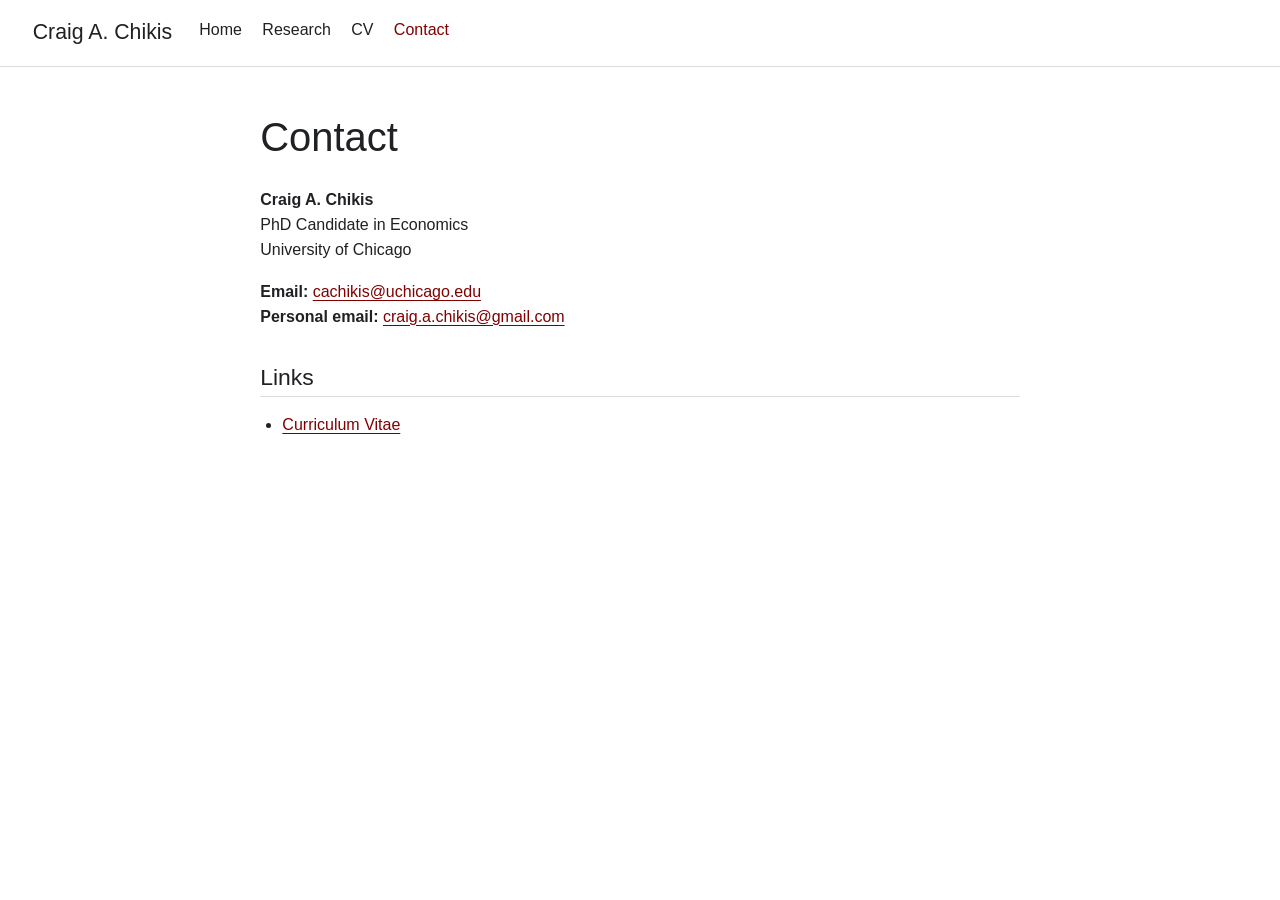
==== contact.html @ f78e7042 "Deploy website" ====
<!DOCTYPE html>
<html xmlns="http://www.w3.org/1999/xhtml" lang="en" xml:lang="en"><head>

<meta charset="utf-8">
<meta name="generator" content="quarto-1.8.25">

<meta name="viewport" content="width=device-width, initial-scale=1.0, user-scalable=yes">

<link rel="icon" type="image/png" href="assets/favicon.png">

<meta name="description" content="Contact information for Craig A. Chikis.">

<title>Contact – Craig A. Chikis</title>
<style>
code{white-space: pre-wrap;}
span.smallcaps{font-variant: small-caps;}
div.columns{display: flex; gap: min(4vw, 1.5em);}
div.column{flex: auto; overflow-x: auto;}
div.hanging-indent{margin-left: 1.5em; text-indent: -1.5em;}
ul.task-list{list-style: none;}
ul.task-list li input[type="checkbox"] {
  width: 0.8em;
  margin: 0 0.8em 0.2em -1em; /* quarto-specific, see https://github.com/quarto-dev/quarto-cli/issues/4556 */ 
  vertical-align: middle;
}
</style>


<script src="site_libs/quarto-nav/quarto-nav.js"></script>
<script src="site_libs/quarto-nav/headroom.min.js"></script>
<script src="site_libs/clipboard/clipboard.min.js"></script>
<script src="site_libs/quarto-html/quarto.js" type="module"></script>
<script src="site_libs/quarto-html/tabsets/tabsets.js" type="module"></script>
<script src="site_libs/quarto-html/axe/axe-check.js" type="module"></script>
<script src="site_libs/quarto-html/popper.min.js"></script>
<script src="site_libs/quarto-html/tippy.umd.min.js"></script>
<link href="site_libs/quarto-html/tippy.css" rel="stylesheet">
<link href="site_libs/quarto-html/quarto-syntax-highlighting-7b89279ff1a6dce999919e0e67d4d9ec.css" rel="stylesheet" id="quarto-text-highlighting-styles">
<script src="site_libs/bootstrap/bootstrap.min.js"></script>
<link href="site_libs/bootstrap/bootstrap-icons.css" rel="stylesheet">
<link href="site_libs/bootstrap/bootstrap-137df45cdbd3bf8e8ef0e90c83a6eb1d.min.css" rel="stylesheet" append-hash="true" id="quarto-bootstrap" data-mode="light">
<script id="quarto-search-options" type="application/json">{
  "language": {
    "search-no-results-text": "No results",
    "search-matching-documents-text": "matching documents",
    "search-copy-link-title": "Copy link to search",
    "search-hide-matches-text": "Hide additional matches",
    "search-more-match-text": "more match in this document",
    "search-more-matches-text": "more matches in this document",
    "search-clear-button-title": "Clear",
    "search-text-placeholder": "",
    "search-detached-cancel-button-title": "Cancel",
    "search-submit-button-title": "Submit",
    "search-label": "Search"
  }
}</script>
<style>html{ scroll-behavior: smooth; }</style>
<script defer="" src="./assets/analytics-events.js"></script>
<script defer="" src="https://cloud.umami.is/script.js" data-website-id="548ec39e-daf5-47dd-8edd-e6ff39dc5aec" data-domains="cachikis.github.io" data-do-not-track="true" data-exclude-search="true" data-exclude-hash="true"></script>


<link rel="stylesheet" href="styles.css">
<meta property="og:title" content="Contact – Craig A. Chikis">
<meta property="og:description" content="Contact information for Craig A. Chikis.">
<meta property="og:site_name" content="Craig A. Chikis">
<meta name="twitter:title" content="Contact – Craig A. Chikis">
<meta name="twitter:description" content="Contact information for Craig A. Chikis.">
<meta name="twitter:card" content="summary">
</head>

<body class="nav-fixed fullcontent quarto-light">

<div id="quarto-search-results"></div>
  <header id="quarto-header" class="headroom fixed-top">
    <nav class="navbar navbar-expand-lg " data-bs-theme="dark">
      <div class="navbar-container container-fluid">
      <div class="navbar-brand-container mx-auto">
    <a href="./index.html" class="navbar-brand navbar-brand-logo">
    </a>
    <a class="navbar-brand" href="./index.html">
    <span class="navbar-title">Craig A. Chikis</span>
    </a>
  </div>
          <button class="navbar-toggler" type="button" data-bs-toggle="collapse" data-bs-target="#navbarCollapse" aria-controls="navbarCollapse" role="menu" aria-expanded="false" aria-label="Toggle navigation" onclick="if (window.quartoToggleHeadroom) { window.quartoToggleHeadroom(); }">
  <span class="navbar-toggler-icon"></span>
</button>
          <div class="collapse navbar-collapse" id="navbarCollapse">
            <ul class="navbar-nav navbar-nav-scroll me-auto">
  <li class="nav-item">
    <a class="nav-link" href="./index.html"> 
<span class="menu-text">Home</span></a>
  </li>  
  <li class="nav-item">
    <a class="nav-link" href="./research.html"> 
<span class="menu-text">Research</span></a>
  </li>  
  <li class="nav-item">
    <a class="nav-link" href="./files/cv.pdf"> 
<span class="menu-text">CV</span></a>
  </li>  
  <li class="nav-item">
    <a class="nav-link active" href="./contact.html" aria-current="page"> 
<span class="menu-text">Contact</span></a>
  </li>  
</ul>
          </div> <!-- /navcollapse -->
            <div class="quarto-navbar-tools">
</div>
      </div> <!-- /container-fluid -->
    </nav>
</header>
<!-- content -->
<div id="quarto-content" class="quarto-container page-columns page-rows-contents page-layout-article page-navbar">
<!-- sidebar -->
<!-- margin-sidebar -->
    
<!-- main -->
<main class="content" id="quarto-document-content"><header id="title-block-header" class="quarto-title-block"><h1 class="title display-7">Contact</h1></header>

<header id="title-block-header">


</header>


<section id="contact" class="level1">
<h1>Contact</h1>
<p><strong>Craig A. Chikis</strong><br> PhD Candidate in Economics<br> University of Chicago</p>
<p><strong>Email:</strong> <a href="mailto:cachikis@uchicago.edu">cachikis@uchicago.edu</a><br> <strong>Personal email:</strong> <a href="mailto:craig.a.chikis@gmail.com">craig.a.chikis@gmail.com</a></p>
<section id="links" class="level2">
<h2 data-anchor-id="links">Links</h2>
<ul>
<li><a href="files/cv.pdf">Curriculum Vitae</a></li>
</ul>


</section>
</section>

</main> <!-- /main -->
<script id="quarto-html-after-body" type="application/javascript">
  window.document.addEventListener("DOMContentLoaded", function (event) {
    const isCodeAnnotation = (el) => {
      for (const clz of el.classList) {
        if (clz.startsWith('code-annotation-')) {                     
          return true;
        }
      }
      return false;
    }
    const onCopySuccess = function(e) {
      // button target
      const button = e.trigger;
      // don't keep focus
      button.blur();
      // flash "checked"
      button.classList.add('code-copy-button-checked');
      var currentTitle = button.getAttribute("title");
      button.setAttribute("title", "Copied!");
      let tooltip;
      if (window.bootstrap) {
        button.setAttribute("data-bs-toggle", "tooltip");
        button.setAttribute("data-bs-placement", "left");
        button.setAttribute("data-bs-title", "Copied!");
        tooltip = new bootstrap.Tooltip(button, 
          { trigger: "manual", 
            customClass: "code-copy-button-tooltip",
            offset: [0, -8]});
        tooltip.show();    
      }
      setTimeout(function() {
        if (tooltip) {
          tooltip.hide();
          button.removeAttribute("data-bs-title");
          button.removeAttribute("data-bs-toggle");
          button.removeAttribute("data-bs-placement");
        }
        button.setAttribute("title", currentTitle);
        button.classList.remove('code-copy-button-checked');
      }, 1000);
      // clear code selection
      e.clearSelection();
    }
    const getTextToCopy = function(trigger) {
      const outerScaffold = trigger.parentElement.cloneNode(true);
      const codeEl = outerScaffold.querySelector('code');
      for (const childEl of codeEl.children) {
        if (isCodeAnnotation(childEl)) {
          childEl.remove();
        }
      }
      return codeEl.innerText;
    }
    const clipboard = new window.ClipboardJS('.code-copy-button:not([data-in-quarto-modal])', {
      text: getTextToCopy
    });
    clipboard.on('success', onCopySuccess);
    if (window.document.getElementById('quarto-embedded-source-code-modal')) {
      const clipboardModal = new window.ClipboardJS('.code-copy-button[data-in-quarto-modal]', {
        text: getTextToCopy,
        container: window.document.getElementById('quarto-embedded-source-code-modal')
      });
      clipboardModal.on('success', onCopySuccess);
    }
      var localhostRegex = new RegExp(/^(?:http|https):\/\/localhost\:?[0-9]*\//);
      var mailtoRegex = new RegExp(/^mailto:/);
        var filterRegex = new RegExp("https:\/\/cachikis\.github\.io\/");
      var isInternal = (href) => {
          return filterRegex.test(href) || localhostRegex.test(href) || mailtoRegex.test(href);
      }
      // Inspect non-navigation links and adorn them if external
     var links = window.document.querySelectorAll('a[href]:not(.nav-link):not(.navbar-brand):not(.toc-action):not(.sidebar-link):not(.sidebar-item-toggle):not(.pagination-link):not(.no-external):not([aria-hidden]):not(.dropdown-item):not(.quarto-navigation-tool):not(.about-link)');
      for (var i=0; i<links.length; i++) {
        const link = links[i];
        if (!isInternal(link.href)) {
          // undo the damage that might have been done by quarto-nav.js in the case of
          // links that we want to consider external
          if (link.dataset.originalHref !== undefined) {
            link.href = link.dataset.originalHref;
          }
            // target, if specified
            link.setAttribute("target", "_blank");
            if (link.getAttribute("rel") === null) {
              link.setAttribute("rel", "noopener");
            }
        }
      }
    function tippyHover(el, contentFn, onTriggerFn, onUntriggerFn) {
      const config = {
        allowHTML: true,
        maxWidth: 500,
        delay: 100,
        arrow: false,
        appendTo: function(el) {
            return el.parentElement;
        },
        interactive: true,
        interactiveBorder: 10,
        theme: 'quarto',
        placement: 'bottom-start',
      };
      if (contentFn) {
        config.content = contentFn;
      }
      if (onTriggerFn) {
        config.onTrigger = onTriggerFn;
      }
      if (onUntriggerFn) {
        config.onUntrigger = onUntriggerFn;
      }
      window.tippy(el, config); 
    }
    const noterefs = window.document.querySelectorAll('a[role="doc-noteref"]');
    for (var i=0; i<noterefs.length; i++) {
      const ref = noterefs[i];
      tippyHover(ref, function() {
        // use id or data attribute instead here
        let href = ref.getAttribute('data-footnote-href') || ref.getAttribute('href');
        try { href = new URL(href).hash; } catch {}
        const id = href.replace(/^#\/?/, "");
        const note = window.document.getElementById(id);
        if (note) {
          return note.innerHTML;
        } else {
          return "";
        }
      });
    }
    const xrefs = window.document.querySelectorAll('a.quarto-xref');
    const processXRef = (id, note) => {
      // Strip column container classes
      const stripColumnClz = (el) => {
        el.classList.remove("page-full", "page-columns");
        if (el.children) {
          for (const child of el.children) {
            stripColumnClz(child);
          }
        }
      }
      stripColumnClz(note)
      if (id === null || id.startsWith('sec-')) {
        // Special case sections, only their first couple elements
        const container = document.createElement("div");
        if (note.children && note.children.length > 2) {
          container.appendChild(note.children[0].cloneNode(true));
          for (let i = 1; i < note.children.length; i++) {
            const child = note.children[i];
            if (child.tagName === "P" && child.innerText === "") {
              continue;
            } else {
              container.appendChild(child.cloneNode(true));
              break;
            }
          }
          if (window.Quarto?.typesetMath) {
            window.Quarto.typesetMath(container);
          }
          return container.innerHTML
        } else {
          if (window.Quarto?.typesetMath) {
            window.Quarto.typesetMath(note);
          }
          return note.innerHTML;
        }
      } else {
        // Remove any anchor links if they are present
        const anchorLink = note.querySelector('a.anchorjs-link');
        if (anchorLink) {
          anchorLink.remove();
        }
        if (window.Quarto?.typesetMath) {
          window.Quarto.typesetMath(note);
        }
        if (note.classList.contains("callout")) {
          return note.outerHTML;
        } else {
          return note.innerHTML;
        }
      }
    }
    for (var i=0; i<xrefs.length; i++) {
      const xref = xrefs[i];
      tippyHover(xref, undefined, function(instance) {
        instance.disable();
        let url = xref.getAttribute('href');
        let hash = undefined; 
        if (url.startsWith('#')) {
          hash = url;
        } else {
          try { hash = new URL(url).hash; } catch {}
        }
        if (hash) {
          const id = hash.replace(/^#\/?/, "");
          const note = window.document.getElementById(id);
          if (note !== null) {
            try {
              const html = processXRef(id, note.cloneNode(true));
              instance.setContent(html);
            } finally {
              instance.enable();
              instance.show();
            }
          } else {
            // See if we can fetch this
            fetch(url.split('#')[0])
            .then(res => res.text())
            .then(html => {
              const parser = new DOMParser();
              const htmlDoc = parser.parseFromString(html, "text/html");
              const note = htmlDoc.getElementById(id);
              if (note !== null) {
                const html = processXRef(id, note);
                instance.setContent(html);
              } 
            }).finally(() => {
              instance.enable();
              instance.show();
            });
          }
        } else {
          // See if we can fetch a full url (with no hash to target)
          // This is a special case and we should probably do some content thinning / targeting
          fetch(url)
          .then(res => res.text())
          .then(html => {
            const parser = new DOMParser();
            const htmlDoc = parser.parseFromString(html, "text/html");
            const note = htmlDoc.querySelector('main.content');
            if (note !== null) {
              // This should only happen for chapter cross references
              // (since there is no id in the URL)
              // remove the first header
              if (note.children.length > 0 && note.children[0].tagName === "HEADER") {
                note.children[0].remove();
              }
              const html = processXRef(null, note);
              instance.setContent(html);
            } 
          }).finally(() => {
            instance.enable();
            instance.show();
          });
        }
      }, function(instance) {
      });
    }
        let selectedAnnoteEl;
        const selectorForAnnotation = ( cell, annotation) => {
          let cellAttr = 'data-code-cell="' + cell + '"';
          let lineAttr = 'data-code-annotation="' +  annotation + '"';
          const selector = 'span[' + cellAttr + '][' + lineAttr + ']';
          return selector;
        }
        const selectCodeLines = (annoteEl) => {
          const doc = window.document;
          const targetCell = annoteEl.getAttribute("data-target-cell");
          const targetAnnotation = annoteEl.getAttribute("data-target-annotation");
          const annoteSpan = window.document.querySelector(selectorForAnnotation(targetCell, targetAnnotation));
          const lines = annoteSpan.getAttribute("data-code-lines").split(",");
          const lineIds = lines.map((line) => {
            return targetCell + "-" + line;
          })
          let top = null;
          let height = null;
          let parent = null;
          if (lineIds.length > 0) {
              //compute the position of the single el (top and bottom and make a div)
              const el = window.document.getElementById(lineIds[0]);
              top = el.offsetTop;
              height = el.offsetHeight;
              parent = el.parentElement.parentElement;
            if (lineIds.length > 1) {
              const lastEl = window.document.getElementById(lineIds[lineIds.length - 1]);
              const bottom = lastEl.offsetTop + lastEl.offsetHeight;
              height = bottom - top;
            }
            if (top !== null && height !== null && parent !== null) {
              // cook up a div (if necessary) and position it 
              let div = window.document.getElementById("code-annotation-line-highlight");
              if (div === null) {
                div = window.document.createElement("div");
                div.setAttribute("id", "code-annotation-line-highlight");
                div.style.position = 'absolute';
                parent.appendChild(div);
              }
              div.style.top = top - 2 + "px";
              div.style.height = height + 4 + "px";
              div.style.left = 0;
              let gutterDiv = window.document.getElementById("code-annotation-line-highlight-gutter");
              if (gutterDiv === null) {
                gutterDiv = window.document.createElement("div");
                gutterDiv.setAttribute("id", "code-annotation-line-highlight-gutter");
                gutterDiv.style.position = 'absolute';
                const codeCell = window.document.getElementById(targetCell);
                const gutter = codeCell.querySelector('.code-annotation-gutter');
                gutter.appendChild(gutterDiv);
              }
              gutterDiv.style.top = top - 2 + "px";
              gutterDiv.style.height = height + 4 + "px";
            }
            selectedAnnoteEl = annoteEl;
          }
        };
        const unselectCodeLines = () => {
          const elementsIds = ["code-annotation-line-highlight", "code-annotation-line-highlight-gutter"];
          elementsIds.forEach((elId) => {
            const div = window.document.getElementById(elId);
            if (div) {
              div.remove();
            }
          });
          selectedAnnoteEl = undefined;
        };
          // Handle positioning of the toggle
      window.addEventListener(
        "resize",
        throttle(() => {
          elRect = undefined;
          if (selectedAnnoteEl) {
            selectCodeLines(selectedAnnoteEl);
          }
        }, 10)
      );
      function throttle(fn, ms) {
      let throttle = false;
      let timer;
        return (...args) => {
          if(!throttle) { // first call gets through
              fn.apply(this, args);
              throttle = true;
          } else { // all the others get throttled
              if(timer) clearTimeout(timer); // cancel #2
              timer = setTimeout(() => {
                fn.apply(this, args);
                timer = throttle = false;
              }, ms);
          }
        };
      }
        // Attach click handler to the DT
        const annoteDls = window.document.querySelectorAll('dt[data-target-cell]');
        for (const annoteDlNode of annoteDls) {
          annoteDlNode.addEventListener('click', (event) => {
            const clickedEl = event.target;
            if (clickedEl !== selectedAnnoteEl) {
              unselectCodeLines();
              const activeEl = window.document.querySelector('dt[data-target-cell].code-annotation-active');
              if (activeEl) {
                activeEl.classList.remove('code-annotation-active');
              }
              selectCodeLines(clickedEl);
              clickedEl.classList.add('code-annotation-active');
            } else {
              // Unselect the line
              unselectCodeLines();
              clickedEl.classList.remove('code-annotation-active');
            }
          });
        }
    const findCites = (el) => {
      const parentEl = el.parentElement;
      if (parentEl) {
        const cites = parentEl.dataset.cites;
        if (cites) {
          return {
            el,
            cites: cites.split(' ')
          };
        } else {
          return findCites(el.parentElement)
        }
      } else {
        return undefined;
      }
    };
    var bibliorefs = window.document.querySelectorAll('a[role="doc-biblioref"]');
    for (var i=0; i<bibliorefs.length; i++) {
      const ref = bibliorefs[i];
      const citeInfo = findCites(ref);
      if (citeInfo) {
        tippyHover(citeInfo.el, function() {
          var popup = window.document.createElement('div');
          citeInfo.cites.forEach(function(cite) {
            var citeDiv = window.document.createElement('div');
            citeDiv.classList.add('hanging-indent');
            citeDiv.classList.add('csl-entry');
            var biblioDiv = window.document.getElementById('ref-' + cite);
            if (biblioDiv) {
              citeDiv.innerHTML = biblioDiv.innerHTML;
            }
            popup.appendChild(citeDiv);
          });
          return popup.innerHTML;
        });
      }
    }
  });
  </script>
</div> <!-- /content -->




<script src="site_libs/quarto-html/zenscroll-min.js"></script>
</body></html>
---- site_libs/quarto-html/tippy.css ----
.tippy-box[data-animation=fade][data-state=hidden]{opacity:0}[data-tippy-root]{max-width:calc(100vw - 10px)}.tippy-box{position:relative;background-color:#333;color:#fff;border-radius:4px;font-size:14px;line-height:1.4;white-space:normal;outline:0;transition-property:transform,visibility,opacity}.tippy-box[data-placement^=top]>.tippy-arrow{bottom:0}.tippy-box[data-placement^=top]>.tippy-arrow:before{bottom:-7px;left:0;border-width:8px 8px 0;border-top-color:initial;transform-origin:center top}.tippy-box[data-placement^=bottom]>.tippy-arrow{top:0}.tippy-box[data-placement^=bottom]>.tippy-arrow:before{top:-7px;left:0;border-width:0 8px 8px;border-bottom-color:initial;transform-origin:center bottom}.tippy-box[data-placement^=left]>.tippy-arrow{right:0}.tippy-box[data-placement^=left]>.tippy-arrow:before{border-width:8px 0 8px 8px;border-left-color:initial;right:-7px;transform-origin:center left}.tippy-box[data-placement^=right]>.tippy-arrow{left:0}.tippy-box[data-placement^=right]>.tippy-arrow:before{left:-7px;border-width:8px 8px 8px 0;border-right-color:initial;transform-origin:center right}.tippy-box[data-inertia][data-state=visible]{transition-timing-function:cubic-bezier(.54,1.5,.38,1.11)}.tippy-arrow{width:16px;height:16px;color:#333}.tippy-arrow:before{content:"";position:absolute;border-color:transparent;border-style:solid}.tippy-content{position:relative;padding:5px 9px;z-index:1}
---- site_libs/quarto-html/quarto-syntax-highlighting-7b89279ff1a6dce999919e0e67d4d9ec.css ----
/* quarto syntax highlight colors */
:root {
  --quarto-hl-ot-color: #003B4F;
  --quarto-hl-at-color: #657422;
  --quarto-hl-ss-color: #20794D;
  --quarto-hl-an-color: #5E5E5E;
  --quarto-hl-fu-color: #4758AB;
  --quarto-hl-st-color: #20794D;
  --quarto-hl-cf-color: #003B4F;
  --quarto-hl-op-color: #5E5E5E;
  --quarto-hl-er-color: #AD0000;
  --quarto-hl-bn-color: #AD0000;
  --quarto-hl-al-color: #AD0000;
  --quarto-hl-va-color: #111111;
  --quarto-hl-bu-color: inherit;
  --quarto-hl-ex-color: inherit;
  --quarto-hl-pp-color: #AD0000;
  --quarto-hl-in-color: #5E5E5E;
  --quarto-hl-vs-color: #20794D;
  --quarto-hl-wa-color: #5E5E5E;
  --quarto-hl-do-color: #5E5E5E;
  --quarto-hl-im-color: #00769E;
  --quarto-hl-ch-color: #20794D;
  --quarto-hl-dt-color: #AD0000;
  --quarto-hl-fl-color: #AD0000;
  --quarto-hl-co-color: #5E5E5E;
  --quarto-hl-cv-color: #5E5E5E;
  --quarto-hl-cn-color: #8f5902;
  --quarto-hl-sc-color: #5E5E5E;
  --quarto-hl-dv-color: #AD0000;
  --quarto-hl-kw-color: #003B4F;
}

/* other quarto variables */
:root {
  --quarto-font-monospace: SFMono-Regular, Menlo, Monaco, Consolas, "Liberation Mono", "Courier New", monospace;
}

/* syntax highlight based on Pandoc's rules */
pre > code.sourceCode > span {
  color: #003B4F;
}

code.sourceCode > span {
  color: #003B4F;
}

div.sourceCode,
div.sourceCode pre.sourceCode {
  color: #003B4F;
}

/* Normal */
code span {
  color: #003B4F;
}

/* Alert */
code span.al {
  color: #AD0000;
  font-style: inherit;
}

/* Annotation */
code span.an {
  color: #5E5E5E;
  font-style: inherit;
}

/* Attribute */
code span.at {
  color: #657422;
  font-style: inherit;
}

/* BaseN */
code span.bn {
  color: #AD0000;
  font-style: inherit;
}

/* BuiltIn */
code span.bu {
  font-style: inherit;
}

/* ControlFlow */
code span.cf {
  color: #003B4F;
  font-weight: bold;
  font-style: inherit;
}

/* Char */
code span.ch {
  color: #20794D;
  font-style: inherit;
}

/* Constant */
code span.cn {
  color: #8f5902;
  font-style: inherit;
}

/* Comment */
code span.co {
  color: #5E5E5E;
  font-style: inherit;
}

/* CommentVar */
code span.cv {
  color: #5E5E5E;
  font-style: italic;
}

/* Documentation */
code span.do {
  color: #5E5E5E;
  font-style: italic;
}

/* DataType */
code span.dt {
  color: #AD0000;
  font-style: inherit;
}

/* DecVal */
code span.dv {
  color: #AD0000;
  font-style: inherit;
}

/* Error */
code span.er {
  color: #AD0000;
  font-style: inherit;
}

/* Extension */
code span.ex {
  font-style: inherit;
}

/* Float */
code span.fl {
  color: #AD0000;
  font-style: inherit;
}

/* Function */
code span.fu {
  color: #4758AB;
  font-style: inherit;
}

/* Import */
code span.im {
  color: #00769E;
  font-style: inherit;
}

/* Information */
code span.in {
  color: #5E5E5E;
  font-style: inherit;
}

/* Keyword */
code span.kw {
  color: #003B4F;
  font-weight: bold;
  font-style: inherit;
}

/* Operator */
code span.op {
  color: #5E5E5E;
  font-style: inherit;
}

/* Other */
code span.ot {
  color: #003B4F;
  font-style: inherit;
}

/* Preprocessor */
code span.pp {
  color: #AD0000;
  font-style: inherit;
}

/* SpecialChar */
code span.sc {
  color: #5E5E5E;
  font-style: inherit;
}

/* SpecialString */
code span.ss {
  color: #20794D;
  font-style: inherit;
}

/* String */
code span.st {
  color: #20794D;
  font-style: inherit;
}

/* Variable */
code span.va {
  color: #111111;
  font-style: inherit;
}

/* VerbatimString */
code span.vs {
  color: #20794D;
  font-style: inherit;
}

/* Warning */
code span.wa {
  color: #5E5E5E;
  font-style: italic;
}

.prevent-inlining {
  content: "</";
}

/*# sourceMappingURL=3944bc705cfaf4c80e56f77c5205168a.css.map */
---- styles.css ----
:root {
  --accent: #800000;
  --text: #202124;
  --muted: #5f6368;
  --border: #dadce0;
}

body {
  background: #ffffff;
  color: var(--text);
  font-family: Arial, Helvetica, sans-serif;
  font-size: 16px;
  line-height: 1.55;
}

a {
  color: var(--accent);
  text-decoration: underline;
}

a:hover {
  color: #5f0000;
}

.navbar {
  background: #ffffff;
  border-bottom: 1px solid var(--border);
  box-shadow: none;
}

.navbar-title {
  color: var(--text);
  font-weight: 400;
}

.navbar-nav .nav-link {
  color: var(--text);
  font-weight: 400;
}

.navbar-nav .nav-link.active,
.navbar-nav .nav-link:hover {
  color: var(--accent);
}

.quarto-title-block {
  display: none;
}

main.content {
  max-width: 920px;
  padding: 2rem 1.25rem 3rem;
}

h1,
h2,
h3 {
  color: var(--text);
  font-weight: 400;
  letter-spacing: 0;
  line-height: 1.25;
}

h1 {
  font-size: 2.35rem;
  margin: 0 0 1.5rem;
}

h2 {
  border-bottom: 1px solid var(--border);
  font-size: 1.35rem;
  margin: 2rem 0 0.9rem;
  padding-bottom: 0.25rem;
}

h3 {
  font-size: 1.05rem;
  font-weight: 700;
  margin: 1.3rem 0 0.35rem;
}

p {
  margin-bottom: 1rem;
}

ul {
  padding-left: 1.3rem;
}

li {
  margin-bottom: 0.35rem;
}

section#research.level1 section.level3 {
  background: #fafafa;
  border: 1px solid var(--border);
  border-left: 3px solid var(--accent);
  border-radius: 4px;
  margin: 1rem 0;
  padding: 1rem 1.15rem;
}

section#research.level1 section.level3 > h3:first-child {
  margin-top: 0;
}

section#research.level1 section.level3 > :last-child {
  margin-bottom: 0;
}

.home-intro {
  align-items: start;
  display: grid;
  gap: 2.25rem;
  grid-template-columns: minmax(0, 1fr) 260px;
  margin-bottom: 2rem;
}

.home-text {
  min-width: 0;
}

.home-photo {
  margin: 0;
}

.headshot {
  aspect-ratio: 4 / 5;
  border-radius: 4px;
  display: block;
  object-fit: cover;
  width: 100%;
}

.page-footer {
  color: var(--muted);
  font-size: 0.9rem;
}

.nav-footer {
  border-top: 1px solid var(--border);
}

@media (max-width: 700px) {
  main.content {
    padding-top: 1.5rem;
  }

  h1 {
    font-size: 2rem;
  }

  .home-intro {
    grid-template-columns: 1fr;
  }

  .home-photo,
  .headshot {
    max-width: 240px;
  }
}
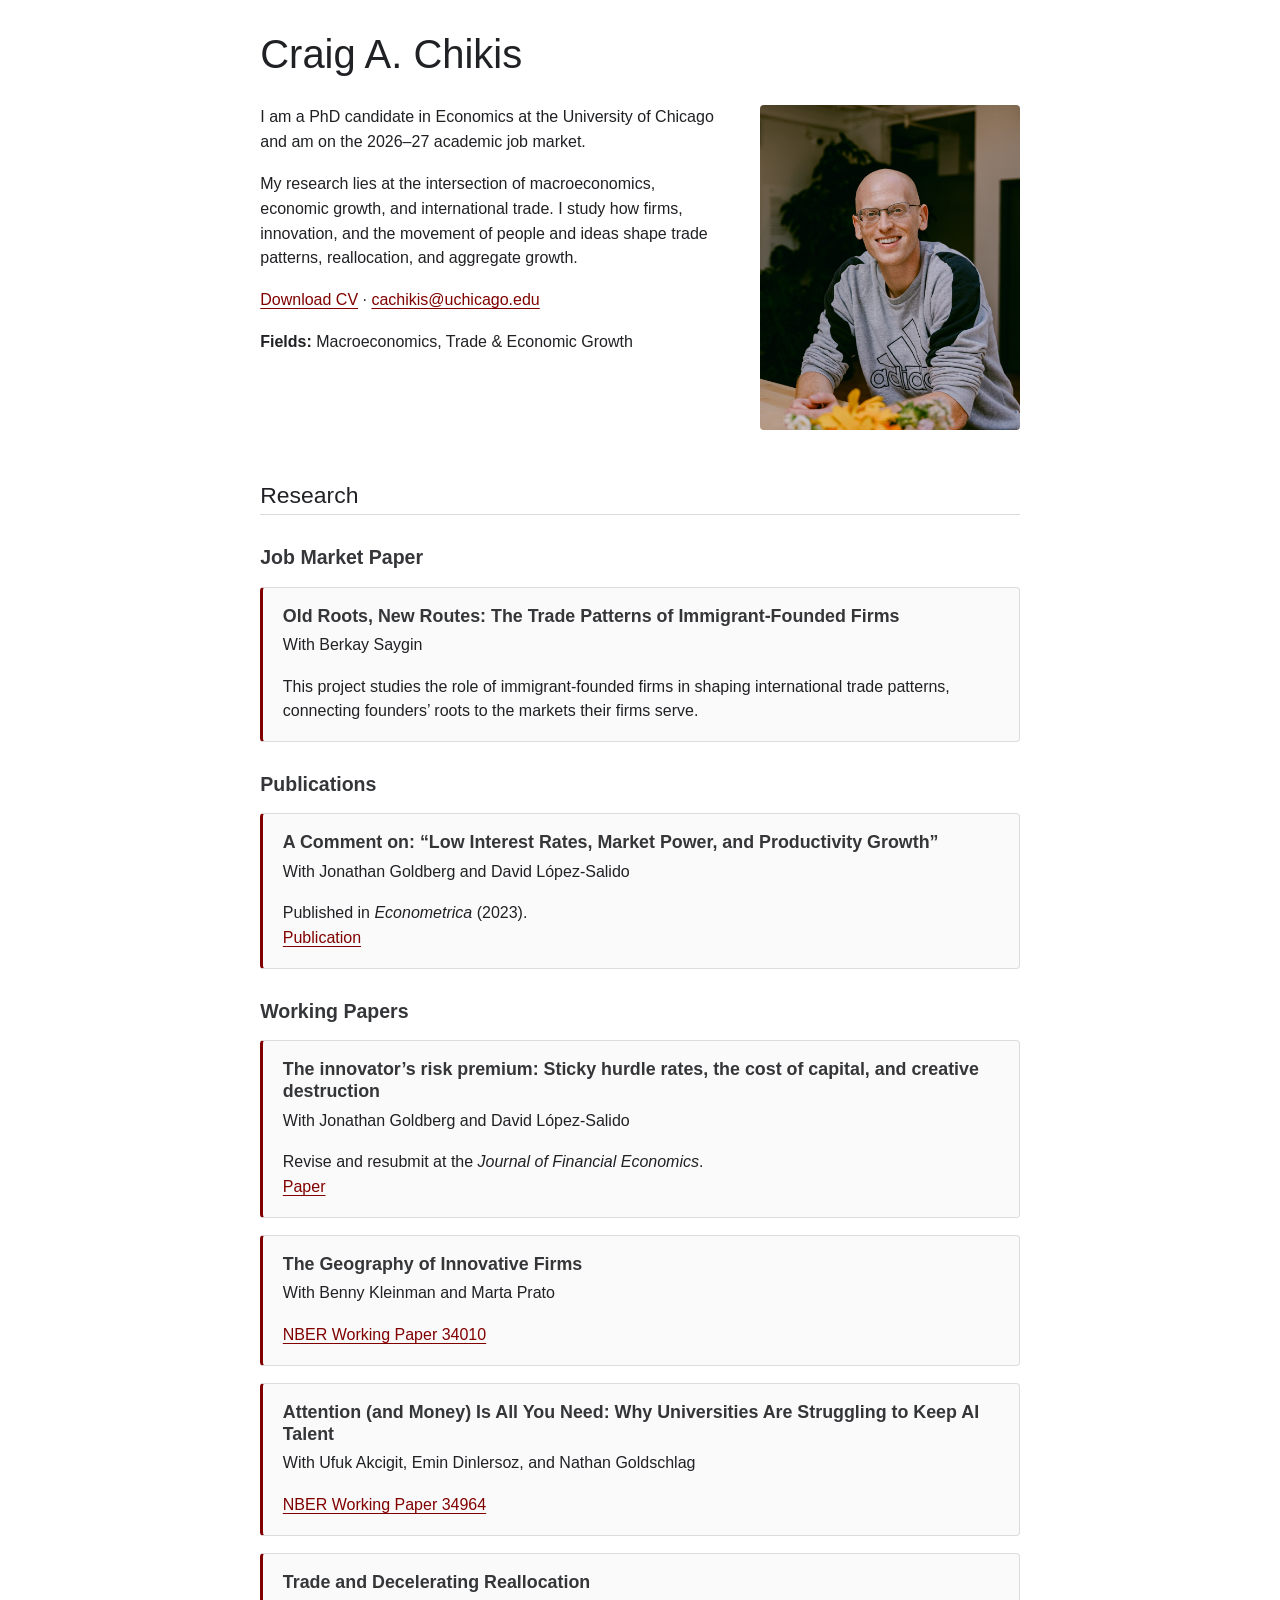
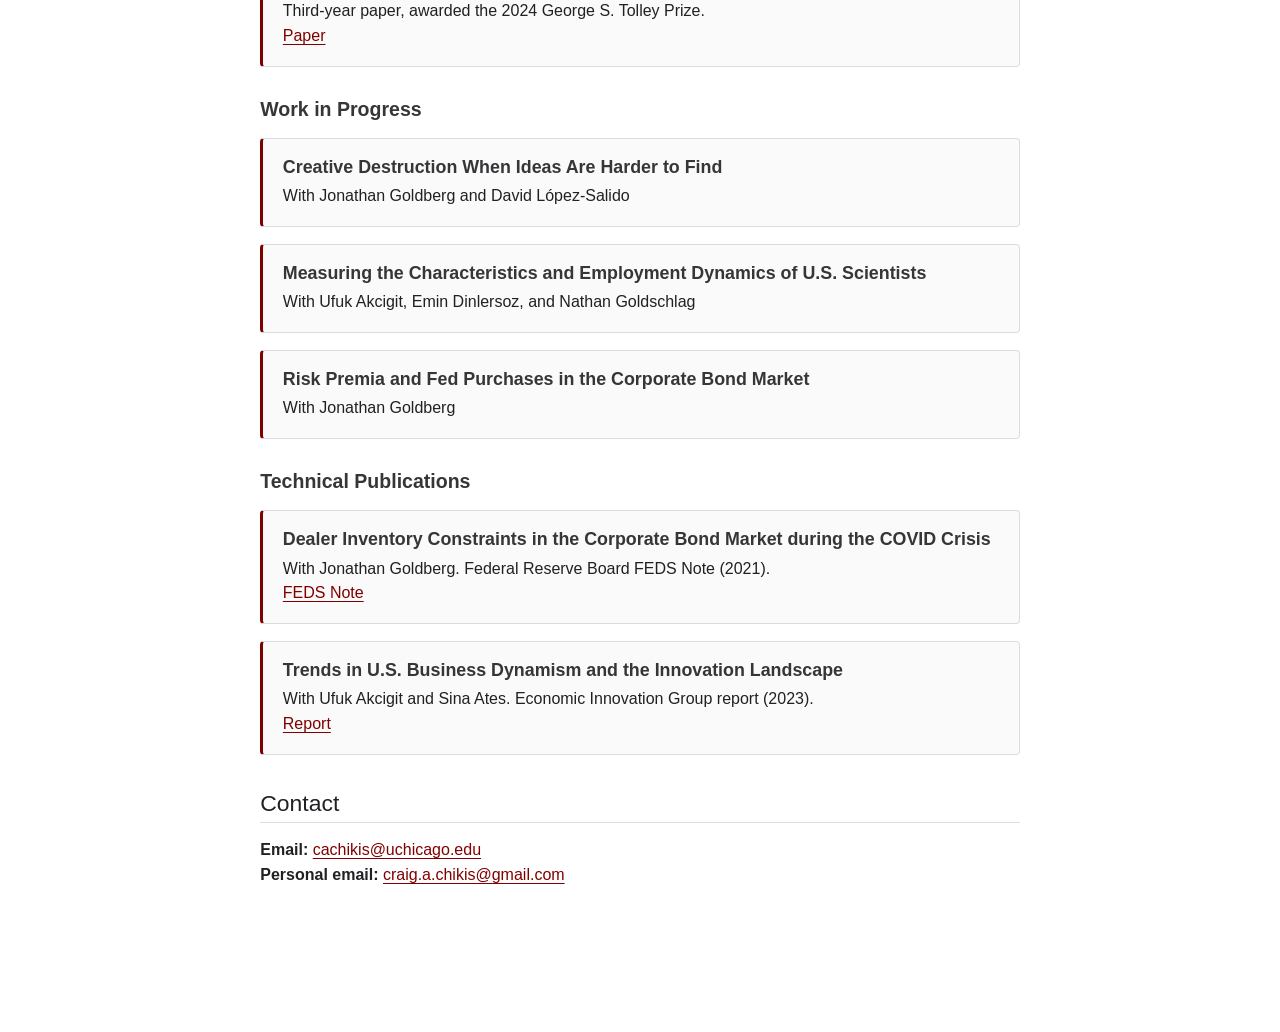
==== commit 2f4d63c3: "Deploy website" ====
--- a/contact.html
+++ b/contact.html
@@ -1,545 +1,17 @@
-<!DOCTYPE html>
-<html xmlns="http://www.w3.org/1999/xhtml" lang="en" xml:lang="en"><head>
-
-<meta charset="utf-8">
-<meta name="generator" content="quarto-1.8.25">
-
-<meta name="viewport" content="width=device-width, initial-scale=1.0, user-scalable=yes">
-
-<link rel="icon" type="image/png" href="assets/favicon.png">
-
-<meta name="description" content="Contact information for Craig A. Chikis.">
-
-<title>Contact – Craig A. Chikis</title>
-<style>
-code{white-space: pre-wrap;}
-span.smallcaps{font-variant: small-caps;}
-div.columns{display: flex; gap: min(4vw, 1.5em);}
-div.column{flex: auto; overflow-x: auto;}
-div.hanging-indent{margin-left: 1.5em; text-indent: -1.5em;}
-ul.task-list{list-style: none;}
-ul.task-list li input[type="checkbox"] {
-  width: 0.8em;
-  margin: 0 0.8em 0.2em -1em; /* quarto-specific, see https://github.com/quarto-dev/quarto-cli/issues/4556 */ 
-  vertical-align: middle;
-}
-</style>
-
-
-<script src="site_libs/quarto-nav/quarto-nav.js"></script>
-<script src="site_libs/quarto-nav/headroom.min.js"></script>
-<script src="site_libs/clipboard/clipboard.min.js"></script>
-<script src="site_libs/quarto-html/quarto.js" type="module"></script>
-<script src="site_libs/quarto-html/tabsets/tabsets.js" type="module"></script>
-<script src="site_libs/quarto-html/axe/axe-check.js" type="module"></script>
-<script src="site_libs/quarto-html/popper.min.js"></script>
-<script src="site_libs/quarto-html/tippy.umd.min.js"></script>
-<link href="site_libs/quarto-html/tippy.css" rel="stylesheet">
-<link href="site_libs/quarto-html/quarto-syntax-highlighting-7b89279ff1a6dce999919e0e67d4d9ec.css" rel="stylesheet" id="quarto-text-highlighting-styles">
-<script src="site_libs/bootstrap/bootstrap.min.js"></script>
-<link href="site_libs/bootstrap/bootstrap-icons.css" rel="stylesheet">
-<link href="site_libs/bootstrap/bootstrap-137df45cdbd3bf8e8ef0e90c83a6eb1d.min.css" rel="stylesheet" append-hash="true" id="quarto-bootstrap" data-mode="light">
-<script id="quarto-search-options" type="application/json">{
-  "language": {
-    "search-no-results-text": "No results",
-    "search-matching-documents-text": "matching documents",
-    "search-copy-link-title": "Copy link to search",
-    "search-hide-matches-text": "Hide additional matches",
-    "search-more-match-text": "more match in this document",
-    "search-more-matches-text": "more matches in this document",
-    "search-clear-button-title": "Clear",
-    "search-text-placeholder": "",
-    "search-detached-cancel-button-title": "Cancel",
-    "search-submit-button-title": "Submit",
-    "search-label": "Search"
-  }
-}</script>
-<style>html{ scroll-behavior: smooth; }</style>
-<script defer="" src="./assets/analytics-events.js"></script>
-<script defer="" src="https://cloud.umami.is/script.js" data-website-id="548ec39e-daf5-47dd-8edd-e6ff39dc5aec" data-domains="cachikis.github.io" data-do-not-track="true" data-exclude-search="true" data-exclude-hash="true"></script>
-
-
-<link rel="stylesheet" href="styles.css">
-<meta property="og:title" content="Contact – Craig A. Chikis">
-<meta property="og:description" content="Contact information for Craig A. Chikis.">
-<meta property="og:site_name" content="Craig A. Chikis">
-<meta name="twitter:title" content="Contact – Craig A. Chikis">
-<meta name="twitter:description" content="Contact information for Craig A. Chikis.">
-<meta name="twitter:card" content="summary">
+<!doctype html>
+<html lang="en">
+<head>
+  <meta charset="utf-8">
+  <meta name="viewport" content="width=device-width, initial-scale=1">
+  <title>Contact — Craig A. Chikis</title>
+  <link rel="canonical" href="https://cachikis.github.io/">
+  <meta name="robots" content="noindex, follow">
+  <script>
+    window.location.replace("./" + window.location.search + "#contact");
+  </script>
+  <noscript><meta http-equiv="refresh" content="0; url=./#contact"></noscript>
 </head>
-
-<body class="nav-fixed fullcontent quarto-light">
-
-<div id="quarto-search-results"></div>
-  <header id="quarto-header" class="headroom fixed-top">
-    <nav class="navbar navbar-expand-lg " data-bs-theme="dark">
-      <div class="navbar-container container-fluid">
-      <div class="navbar-brand-container mx-auto">
-    <a href="./index.html" class="navbar-brand navbar-brand-logo">
-    </a>
-    <a class="navbar-brand" href="./index.html">
-    <span class="navbar-title">Craig A. Chikis</span>
-    </a>
-  </div>
-          <button class="navbar-toggler" type="button" data-bs-toggle="collapse" data-bs-target="#navbarCollapse" aria-controls="navbarCollapse" role="menu" aria-expanded="false" aria-label="Toggle navigation" onclick="if (window.quartoToggleHeadroom) { window.quartoToggleHeadroom(); }">
-  <span class="navbar-toggler-icon"></span>
-</button>
-          <div class="collapse navbar-collapse" id="navbarCollapse">
-            <ul class="navbar-nav navbar-nav-scroll me-auto">
-  <li class="nav-item">
-    <a class="nav-link" href="./index.html"> 
-<span class="menu-text">Home</span></a>
-  </li>  
-  <li class="nav-item">
-    <a class="nav-link" href="./research.html"> 
-<span class="menu-text">Research</span></a>
-  </li>  
-  <li class="nav-item">
-    <a class="nav-link" href="./files/cv.pdf"> 
-<span class="menu-text">CV</span></a>
-  </li>  
-  <li class="nav-item">
-    <a class="nav-link active" href="./contact.html" aria-current="page"> 
-<span class="menu-text">Contact</span></a>
-  </li>  
-</ul>
-          </div> <!-- /navcollapse -->
-            <div class="quarto-navbar-tools">
-</div>
-      </div> <!-- /container-fluid -->
-    </nav>
-</header>
-<!-- content -->
-<div id="quarto-content" class="quarto-container page-columns page-rows-contents page-layout-article page-navbar">
-<!-- sidebar -->
-<!-- margin-sidebar -->
-    
-<!-- main -->
-<main class="content" id="quarto-document-content"><header id="title-block-header" class="quarto-title-block"><h1 class="title display-7">Contact</h1></header>
-
-<header id="title-block-header">
-
-
-</header>
-
-
-<section id="contact" class="level1">
-<h1>Contact</h1>
-<p><strong>Craig A. Chikis</strong><br> PhD Candidate in Economics<br> University of Chicago</p>
-<p><strong>Email:</strong> <a href="mailto:cachikis@uchicago.edu">cachikis@uchicago.edu</a><br> <strong>Personal email:</strong> <a href="mailto:craig.a.chikis@gmail.com">craig.a.chikis@gmail.com</a></p>
-<section id="links" class="level2">
-<h2 data-anchor-id="links">Links</h2>
-<ul>
-<li><a href="files/cv.pdf">Curriculum Vitae</a></li>
-</ul>
-
-
-</section>
-</section>
-
-</main> <!-- /main -->
-<script id="quarto-html-after-body" type="application/javascript">
-  window.document.addEventListener("DOMContentLoaded", function (event) {
-    const isCodeAnnotation = (el) => {
-      for (const clz of el.classList) {
-        if (clz.startsWith('code-annotation-')) {                     
-          return true;
-        }
-      }
-      return false;
-    }
-    const onCopySuccess = function(e) {
-      // button target
-      const button = e.trigger;
-      // don't keep focus
-      button.blur();
-      // flash "checked"
-      button.classList.add('code-copy-button-checked');
-      var currentTitle = button.getAttribute("title");
-      button.setAttribute("title", "Copied!");
-      let tooltip;
-      if (window.bootstrap) {
-        button.setAttribute("data-bs-toggle", "tooltip");
-        button.setAttribute("data-bs-placement", "left");
-        button.setAttribute("data-bs-title", "Copied!");
-        tooltip = new bootstrap.Tooltip(button, 
-          { trigger: "manual", 
-            customClass: "code-copy-button-tooltip",
-            offset: [0, -8]});
-        tooltip.show();    
-      }
-      setTimeout(function() {
-        if (tooltip) {
-          tooltip.hide();
-          button.removeAttribute("data-bs-title");
-          button.removeAttribute("data-bs-toggle");
-          button.removeAttribute("data-bs-placement");
-        }
-        button.setAttribute("title", currentTitle);
-        button.classList.remove('code-copy-button-checked');
-      }, 1000);
-      // clear code selection
-      e.clearSelection();
-    }
-    const getTextToCopy = function(trigger) {
-      const outerScaffold = trigger.parentElement.cloneNode(true);
-      const codeEl = outerScaffold.querySelector('code');
-      for (const childEl of codeEl.children) {
-        if (isCodeAnnotation(childEl)) {
-          childEl.remove();
-        }
-      }
-      return codeEl.innerText;
-    }
-    const clipboard = new window.ClipboardJS('.code-copy-button:not([data-in-quarto-modal])', {
-      text: getTextToCopy
-    });
-    clipboard.on('success', onCopySuccess);
-    if (window.document.getElementById('quarto-embedded-source-code-modal')) {
-      const clipboardModal = new window.ClipboardJS('.code-copy-button[data-in-quarto-modal]', {
-        text: getTextToCopy,
-        container: window.document.getElementById('quarto-embedded-source-code-modal')
-      });
-      clipboardModal.on('success', onCopySuccess);
-    }
-      var localhostRegex = new RegExp(/^(?:http|https):\/\/localhost\:?[0-9]*\//);
-      var mailtoRegex = new RegExp(/^mailto:/);
-        var filterRegex = new RegExp("https:\/\/cachikis\.github\.io\/");
-      var isInternal = (href) => {
-          return filterRegex.test(href) || localhostRegex.test(href) || mailtoRegex.test(href);
-      }
-      // Inspect non-navigation links and adorn them if external
-     var links = window.document.querySelectorAll('a[href]:not(.nav-link):not(.navbar-brand):not(.toc-action):not(.sidebar-link):not(.sidebar-item-toggle):not(.pagination-link):not(.no-external):not([aria-hidden]):not(.dropdown-item):not(.quarto-navigation-tool):not(.about-link)');
-      for (var i=0; i<links.length; i++) {
-        const link = links[i];
-        if (!isInternal(link.href)) {
-          // undo the damage that might have been done by quarto-nav.js in the case of
-          // links that we want to consider external
-          if (link.dataset.originalHref !== undefined) {
-            link.href = link.dataset.originalHref;
-          }
-            // target, if specified
-            link.setAttribute("target", "_blank");
-            if (link.getAttribute("rel") === null) {
-              link.setAttribute("rel", "noopener");
-            }
-        }
-      }
-    function tippyHover(el, contentFn, onTriggerFn, onUntriggerFn) {
-      const config = {
-        allowHTML: true,
-        maxWidth: 500,
-        delay: 100,
-        arrow: false,
-        appendTo: function(el) {
-            return el.parentElement;
-        },
-        interactive: true,
-        interactiveBorder: 10,
-        theme: 'quarto',
-        placement: 'bottom-start',
-      };
-      if (contentFn) {
-        config.content = contentFn;
-      }
-      if (onTriggerFn) {
-        config.onTrigger = onTriggerFn;
-      }
-      if (onUntriggerFn) {
-        config.onUntrigger = onUntriggerFn;
-      }
-      window.tippy(el, config); 
-    }
-    const noterefs = window.document.querySelectorAll('a[role="doc-noteref"]');
-    for (var i=0; i<noterefs.length; i++) {
-      const ref = noterefs[i];
-      tippyHover(ref, function() {
-        // use id or data attribute instead here
-        let href = ref.getAttribute('data-footnote-href') || ref.getAttribute('href');
-        try { href = new URL(href).hash; } catch {}
-        const id = href.replace(/^#\/?/, "");
-        const note = window.document.getElementById(id);
-        if (note) {
-          return note.innerHTML;
-        } else {
-          return "";
-        }
-      });
-    }
-    const xrefs = window.document.querySelectorAll('a.quarto-xref');
-    const processXRef = (id, note) => {
-      // Strip column container classes
-      const stripColumnClz = (el) => {
-        el.classList.remove("page-full", "page-columns");
-        if (el.children) {
-          for (const child of el.children) {
-            stripColumnClz(child);
-          }
-        }
-      }
-      stripColumnClz(note)
-      if (id === null || id.startsWith('sec-')) {
-        // Special case sections, only their first couple elements
-        const container = document.createElement("div");
-        if (note.children && note.children.length > 2) {
-          container.appendChild(note.children[0].cloneNode(true));
-          for (let i = 1; i < note.children.length; i++) {
-            const child = note.children[i];
-            if (child.tagName === "P" && child.innerText === "") {
-              continue;
-            } else {
-              container.appendChild(child.cloneNode(true));
-              break;
-            }
-          }
-          if (window.Quarto?.typesetMath) {
-            window.Quarto.typesetMath(container);
-          }
-          return container.innerHTML
-        } else {
-          if (window.Quarto?.typesetMath) {
-            window.Quarto.typesetMath(note);
-          }
-          return note.innerHTML;
-        }
-      } else {
-        // Remove any anchor links if they are present
-        const anchorLink = note.querySelector('a.anchorjs-link');
-        if (anchorLink) {
-          anchorLink.remove();
-        }
-        if (window.Quarto?.typesetMath) {
-          window.Quarto.typesetMath(note);
-        }
-        if (note.classList.contains("callout")) {
-          return note.outerHTML;
-        } else {
-          return note.innerHTML;
-        }
-      }
-    }
-    for (var i=0; i<xrefs.length; i++) {
-      const xref = xrefs[i];
-      tippyHover(xref, undefined, function(instance) {
-        instance.disable();
-        let url = xref.getAttribute('href');
-        let hash = undefined; 
-        if (url.startsWith('#')) {
-          hash = url;
-        } else {
-          try { hash = new URL(url).hash; } catch {}
-        }
-        if (hash) {
-          const id = hash.replace(/^#\/?/, "");
-          const note = window.document.getElementById(id);
-          if (note !== null) {
-            try {
-              const html = processXRef(id, note.cloneNode(true));
-              instance.setContent(html);
-            } finally {
-              instance.enable();
-              instance.show();
-            }
-          } else {
-            // See if we can fetch this
-            fetch(url.split('#')[0])
-            .then(res => res.text())
-            .then(html => {
-              const parser = new DOMParser();
-              const htmlDoc = parser.parseFromString(html, "text/html");
-              const note = htmlDoc.getElementById(id);
-              if (note !== null) {
-                const html = processXRef(id, note);
-                instance.setContent(html);
-              } 
-            }).finally(() => {
-              instance.enable();
-              instance.show();
-            });
-          }
-        } else {
-          // See if we can fetch a full url (with no hash to target)
-          // This is a special case and we should probably do some content thinning / targeting
-          fetch(url)
-          .then(res => res.text())
-          .then(html => {
-            const parser = new DOMParser();
-            const htmlDoc = parser.parseFromString(html, "text/html");
-            const note = htmlDoc.querySelector('main.content');
-            if (note !== null) {
-              // This should only happen for chapter cross references
-              // (since there is no id in the URL)
-              // remove the first header
-              if (note.children.length > 0 && note.children[0].tagName === "HEADER") {
-                note.children[0].remove();
-              }
-              const html = processXRef(null, note);
-              instance.setContent(html);
-            } 
-          }).finally(() => {
-            instance.enable();
-            instance.show();
-          });
-        }
-      }, function(instance) {
-      });
-    }
-        let selectedAnnoteEl;
-        const selectorForAnnotation = ( cell, annotation) => {
-          let cellAttr = 'data-code-cell="' + cell + '"';
-          let lineAttr = 'data-code-annotation="' +  annotation + '"';
-          const selector = 'span[' + cellAttr + '][' + lineAttr + ']';
-          return selector;
-        }
-        const selectCodeLines = (annoteEl) => {
-          const doc = window.document;
-          const targetCell = annoteEl.getAttribute("data-target-cell");
-          const targetAnnotation = annoteEl.getAttribute("data-target-annotation");
-          const annoteSpan = window.document.querySelector(selectorForAnnotation(targetCell, targetAnnotation));
-          const lines = annoteSpan.getAttribute("data-code-lines").split(",");
-          const lineIds = lines.map((line) => {
-            return targetCell + "-" + line;
-          })
-          let top = null;
-          let height = null;
-          let parent = null;
-          if (lineIds.length > 0) {
-              //compute the position of the single el (top and bottom and make a div)
-              const el = window.document.getElementById(lineIds[0]);
-              top = el.offsetTop;
-              height = el.offsetHeight;
-              parent = el.parentElement.parentElement;
-            if (lineIds.length > 1) {
-              const lastEl = window.document.getElementById(lineIds[lineIds.length - 1]);
-              const bottom = lastEl.offsetTop + lastEl.offsetHeight;
-              height = bottom - top;
-            }
-            if (top !== null && height !== null && parent !== null) {
-              // cook up a div (if necessary) and position it 
-              let div = window.document.getElementById("code-annotation-line-highlight");
-              if (div === null) {
-                div = window.document.createElement("div");
-                div.setAttribute("id", "code-annotation-line-highlight");
-                div.style.position = 'absolute';
-                parent.appendChild(div);
-              }
-              div.style.top = top - 2 + "px";
-              div.style.height = height + 4 + "px";
-              div.style.left = 0;
-              let gutterDiv = window.document.getElementById("code-annotation-line-highlight-gutter");
-              if (gutterDiv === null) {
-                gutterDiv = window.document.createElement("div");
-                gutterDiv.setAttribute("id", "code-annotation-line-highlight-gutter");
-                gutterDiv.style.position = 'absolute';
-                const codeCell = window.document.getElementById(targetCell);
-                const gutter = codeCell.querySelector('.code-annotation-gutter');
-                gutter.appendChild(gutterDiv);
-              }
-              gutterDiv.style.top = top - 2 + "px";
-              gutterDiv.style.height = height + 4 + "px";
-            }
-            selectedAnnoteEl = annoteEl;
-          }
-        };
-        const unselectCodeLines = () => {
-          const elementsIds = ["code-annotation-line-highlight", "code-annotation-line-highlight-gutter"];
-          elementsIds.forEach((elId) => {
-            const div = window.document.getElementById(elId);
-            if (div) {
-              div.remove();
-            }
-          });
-          selectedAnnoteEl = undefined;
-        };
-          // Handle positioning of the toggle
-      window.addEventListener(
-        "resize",
-        throttle(() => {
-          elRect = undefined;
-          if (selectedAnnoteEl) {
-            selectCodeLines(selectedAnnoteEl);
-          }
-        }, 10)
-      );
-      function throttle(fn, ms) {
-      let throttle = false;
-      let timer;
-        return (...args) => {
-          if(!throttle) { // first call gets through
-              fn.apply(this, args);
-              throttle = true;
-          } else { // all the others get throttled
-              if(timer) clearTimeout(timer); // cancel #2
-              timer = setTimeout(() => {
-                fn.apply(this, args);
-                timer = throttle = false;
-              }, ms);
-          }
-        };
-      }
-        // Attach click handler to the DT
-        const annoteDls = window.document.querySelectorAll('dt[data-target-cell]');
-        for (const annoteDlNode of annoteDls) {
-          annoteDlNode.addEventListener('click', (event) => {
-            const clickedEl = event.target;
-            if (clickedEl !== selectedAnnoteEl) {
-              unselectCodeLines();
-              const activeEl = window.document.querySelector('dt[data-target-cell].code-annotation-active');
-              if (activeEl) {
-                activeEl.classList.remove('code-annotation-active');
-              }
-              selectCodeLines(clickedEl);
-              clickedEl.classList.add('code-annotation-active');
-            } else {
-              // Unselect the line
-              unselectCodeLines();
-              clickedEl.classList.remove('code-annotation-active');
-            }
-          });
-        }
-    const findCites = (el) => {
-      const parentEl = el.parentElement;
-      if (parentEl) {
-        const cites = parentEl.dataset.cites;
-        if (cites) {
-          return {
-            el,
-            cites: cites.split(' ')
-          };
-        } else {
-          return findCites(el.parentElement)
-        }
-      } else {
-        return undefined;
-      }
-    };
-    var bibliorefs = window.document.querySelectorAll('a[role="doc-biblioref"]');
-    for (var i=0; i<bibliorefs.length; i++) {
-      const ref = bibliorefs[i];
-      const citeInfo = findCites(ref);
-      if (citeInfo) {
-        tippyHover(citeInfo.el, function() {
-          var popup = window.document.createElement('div');
-          citeInfo.cites.forEach(function(cite) {
-            var citeDiv = window.document.createElement('div');
-            citeDiv.classList.add('hanging-indent');
-            citeDiv.classList.add('csl-entry');
-            var biblioDiv = window.document.getElementById('ref-' + cite);
-            if (biblioDiv) {
-              citeDiv.innerHTML = biblioDiv.innerHTML;
-            }
-            popup.appendChild(citeDiv);
-          });
-          return popup.innerHTML;
-        });
-      }
-    }
-  });
-  </script>
-</div> <!-- /content -->
-
-
-
-
-<script src="site_libs/quarto-html/zenscroll-min.js"></script>
-</body></html>
+<body>
+  <p><a href="./#contact">View contact information on Craig A. Chikis’ homepage.</a></p>
+</body>
+</html>
